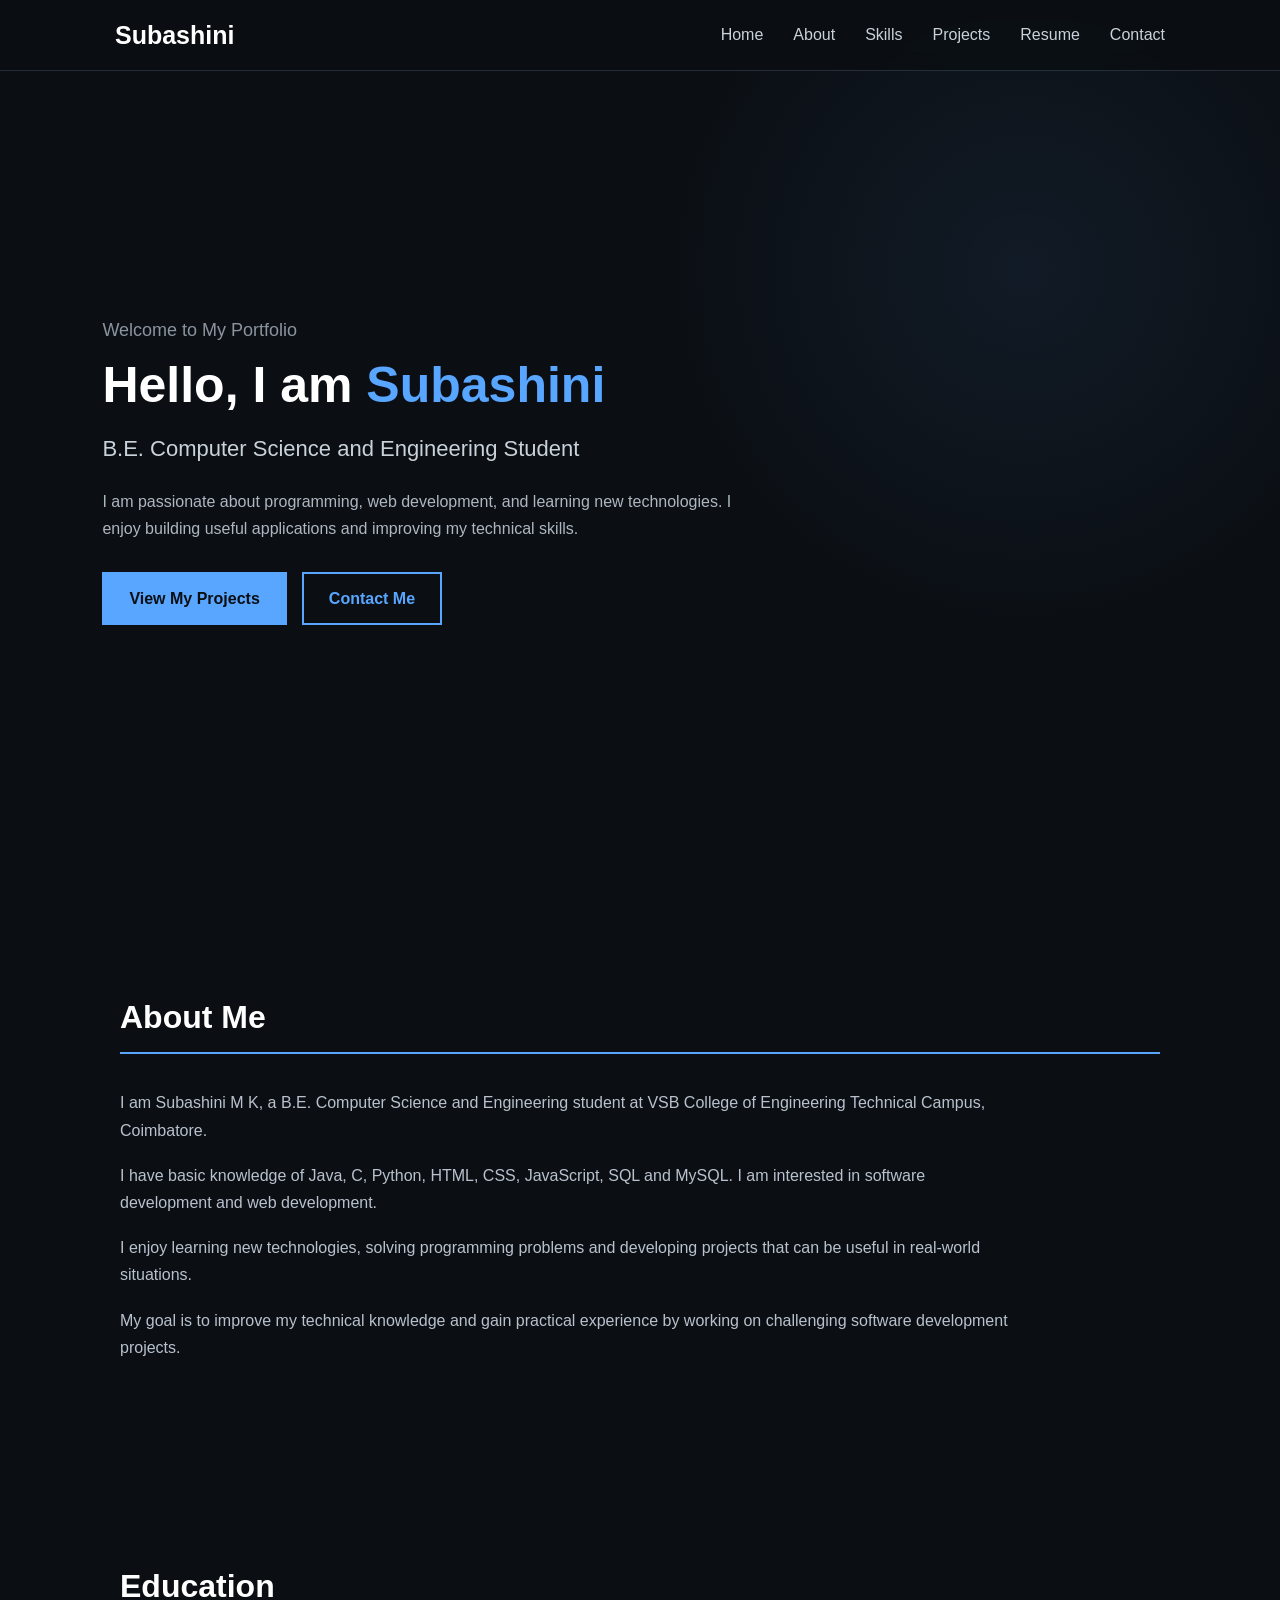
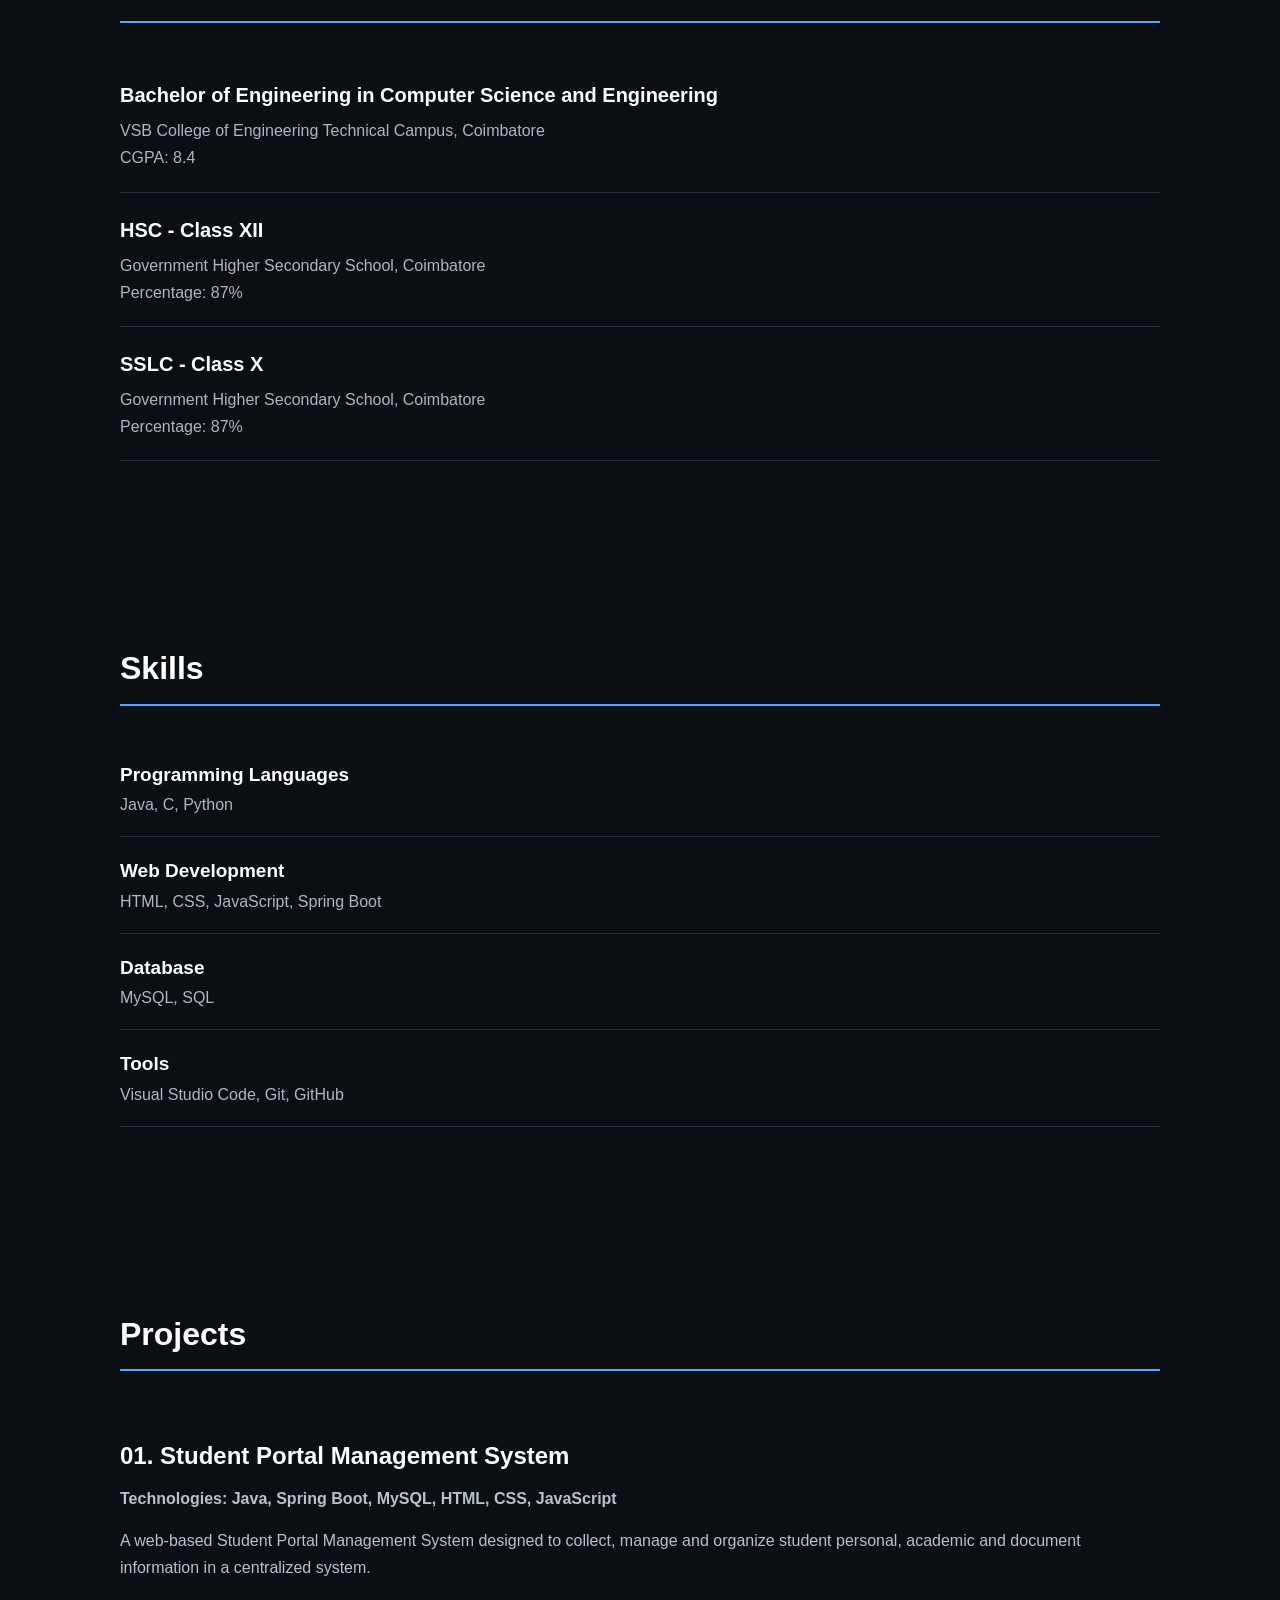
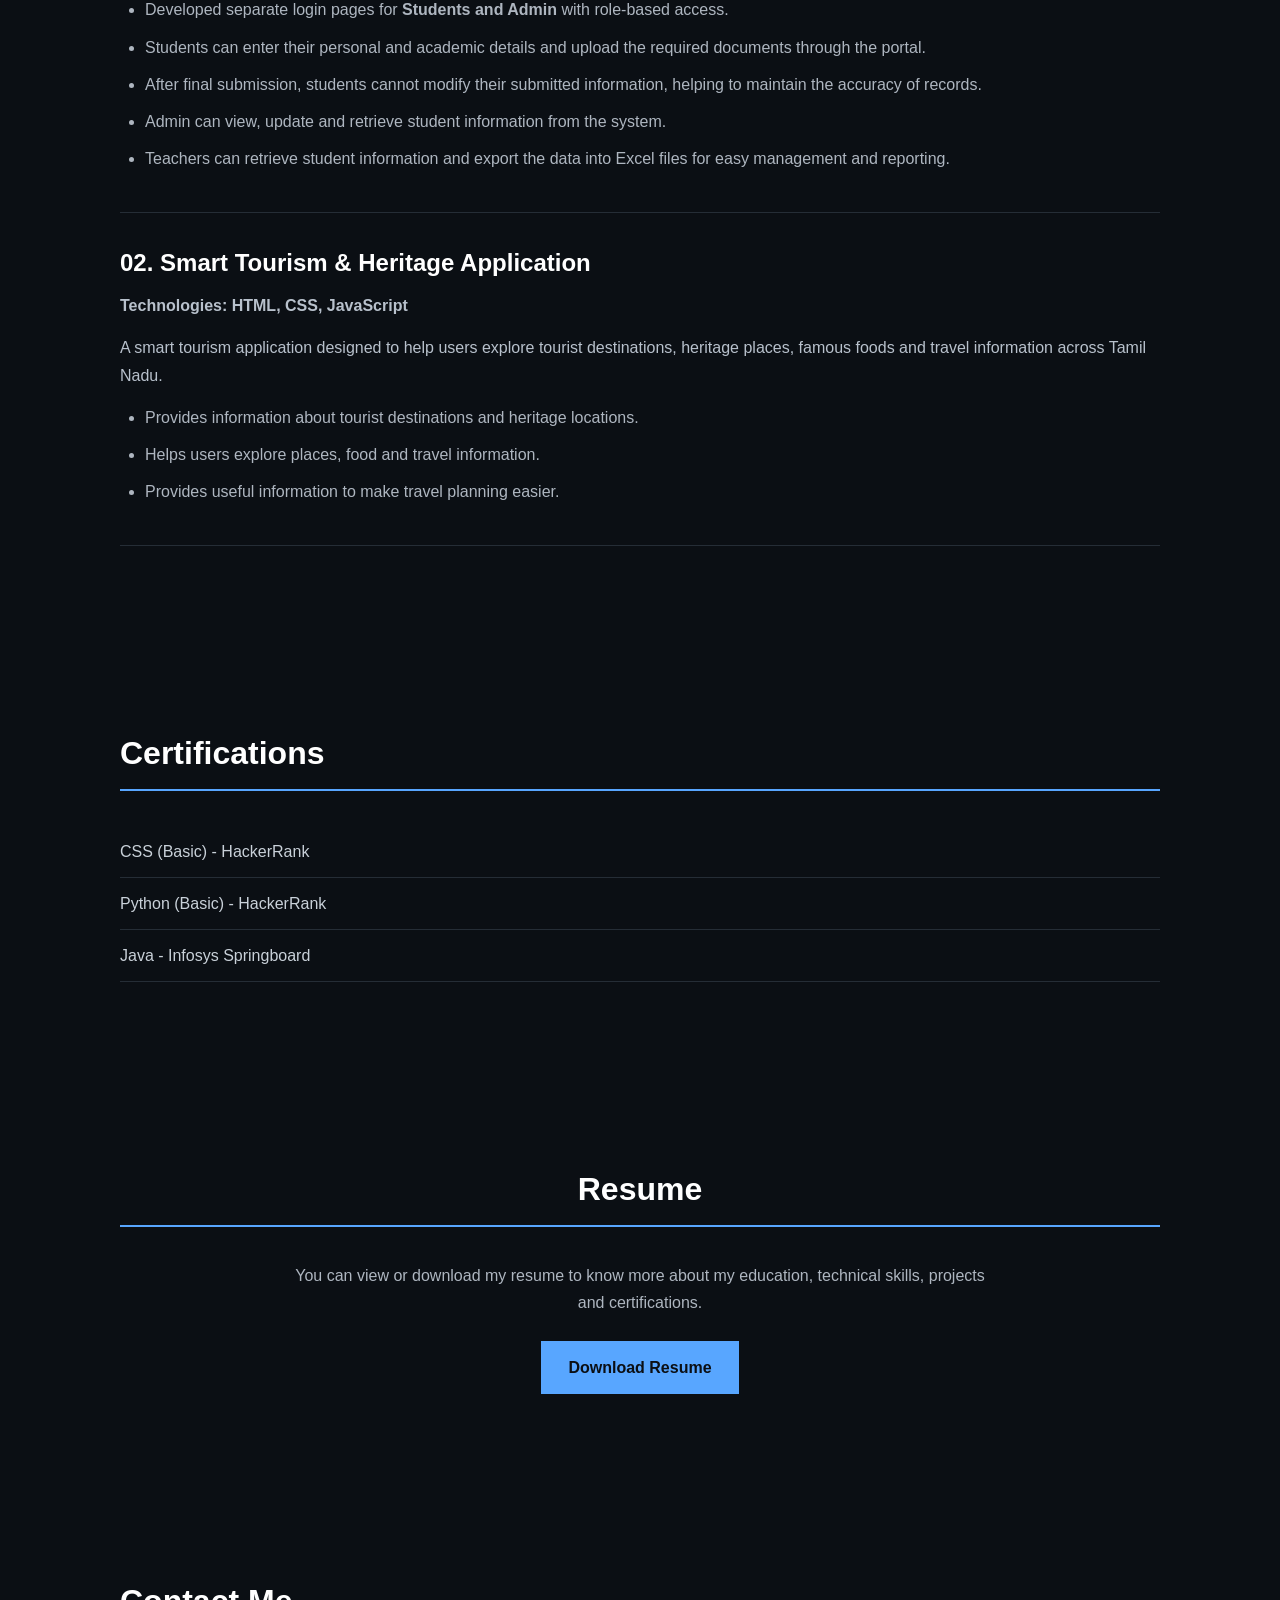
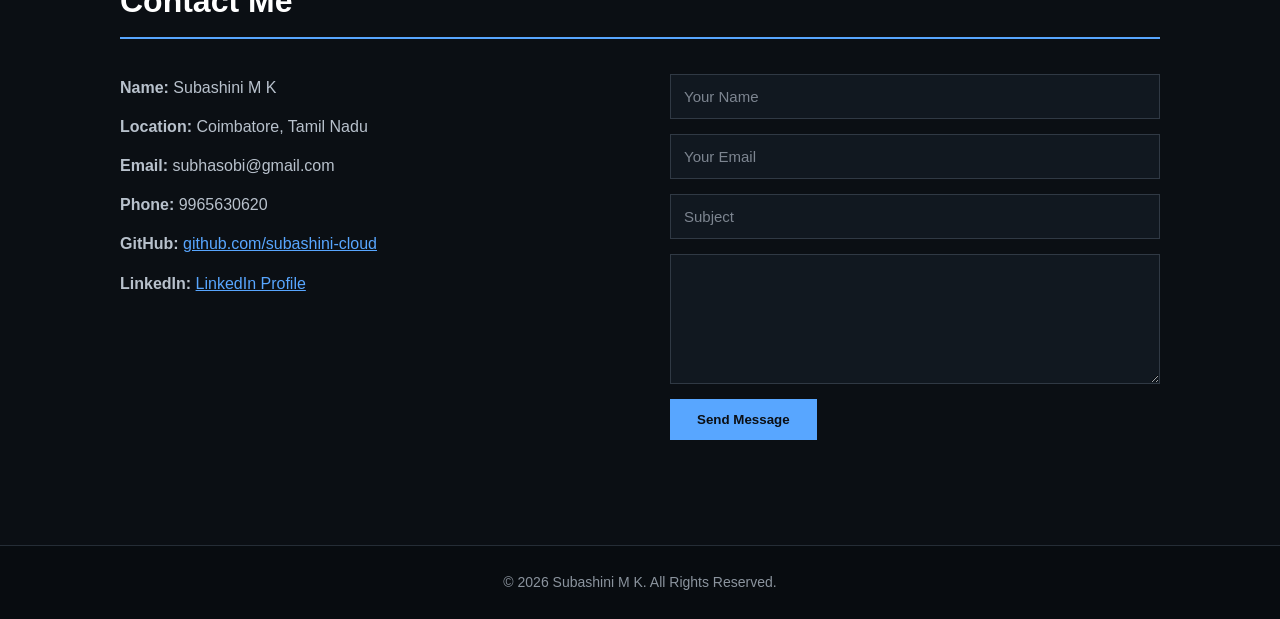
==== index.html @ d2650b79 "Task 1" ====
<!DOCTYPE html>
<html lang="en">

<head>
    <meta charset="UTF-8">
    <meta name="viewport" content="width=device-width, initial-scale=1.0">

    <title>Subashini M K | Personal Portfolio</title>

    <link rel="stylesheet" href="style.css">
</head>

<body>

    <!-- ================= NAVIGATION ================= -->

    <header class="header">

        <nav class="navbar">

            <div class="logo">
                Subashini
            </div>

            <button class="menu-btn" id="menuBtn">
                ☰
            </button>

            <ul class="nav-links" id="navLinks">

                <li>
                    <a href="#home">Home</a>
                </li>

                <li>
                    <a href="#about">About</a>
                </li>

                <li>
                    <a href="#skills">Skills</a>
                </li>

                <li>
                    <a href="#projects">Projects</a>
                </li>

                <li>
                    <a href="#resume">Resume</a>
                </li>

                <li>
                    <a href="#contact">Contact</a>
                </li>

            </ul>

        </nav>

    </header>


    <!-- ================= HOME ================= -->

    <section id="home" class="home">

        <div class="home-content">

            <div class="home-text">

                <p class="welcome">
                    Welcome to My Portfolio
                </p>

                <h1>
                    Hello, I am <span>Subashini</span>
                </h1>

                <h2>
                    B.E. Computer Science and Engineering Student
                </h2>

                <p>
                    I am passionate about programming, web development,
                    and learning new technologies. I enjoy building
                    useful applications and improving my technical skills.
                </p>

                <div class="home-buttons">

                    <a href="#projects" class="btn">
                        View My Projects
                    </a>

                    <a href="#contact" class="btn outline">
                        Contact Me
                    </a>

                </div>

            </div>



        </div>

    </section>


    <!-- ================= ABOUT ================= -->

    <section id="about" class="section">

        <div class="section-title">
            <h2>About Me</h2>
        </div>

        <div class="about-content">

            <p>
                I am Subashini M K, a B.E. Computer Science and
                Engineering student at VSB College of Engineering
                Technical Campus, Coimbatore.
            </p>

            <p>
                I have basic knowledge of Java, C, Python, HTML, CSS,
                JavaScript, SQL and MySQL. I am interested in software
                development and web development.
            </p>

            <p>
                I enjoy learning new technologies, solving programming
                problems and developing projects that can be useful
                in real-world situations.
            </p>

            <p>
                My goal is to improve my technical knowledge and gain
                practical experience by working on challenging software
                development projects.
            </p>

        </div>

    </section>


    <!-- ================= EDUCATION ================= -->

    <section id="education" class="section">

        <div class="section-title">
            <h2>Education</h2>
        </div>

        <div class="education-content">

            <div class="education-item">

                <h3>
                    Bachelor of Engineering in Computer Science and Engineering
                </h3>

                <p>
                    VSB College of Engineering Technical Campus, Coimbatore
                </p>

                <p>
                    CGPA: 8.4
                </p>

            </div>


            <div class="education-item">

                <h3>
                    HSC - Class XII
                </h3>

                <p>
                    Government Higher Secondary School, Coimbatore
                </p>

                <p>
                    Percentage: 87%
                </p>

            </div>


            <div class="education-item">

                <h3>
                    SSLC - Class X
                </h3>

                <p>
                    Government Higher Secondary School, Coimbatore
                </p>

                <p>
                    Percentage: 87%
                </p>

            </div>

        </div>

    </section>


    <!-- ================= SKILLS ================= -->

    <section id="skills" class="section">

        <div class="section-title">
            <h2>Skills</h2>
        </div>

        <div class="skills-content">

            <div class="skill-row">

                <h3>Programming Languages</h3>

                <p>
                    Java, C, Python
                </p>

            </div>


            <div class="skill-row">

                <h3>Web Development</h3>

                <p>
                    HTML, CSS, JavaScript, Spring Boot
                </p>

            </div>


            <div class="skill-row">

                <h3>Database</h3>

                <p>
                    MySQL, SQL
                </p>

            </div>


            <div class="skill-row">

                <h3>Tools</h3>

                <p>
                    Visual Studio Code, Git, GitHub
                </p>

            </div>

        </div>

    </section>


    <!-- ================= PROJECTS ================= -->

    <section id="projects" class="section">

        <div class="section-title">
            <h2>Projects</h2>
        </div>


        <!-- PROJECT 1 -->

        <div class="project">

            <h3>
                01. Student Portal Management System
            </h3>

            <p class="project-tech">
                <strong>Technologies:</strong>
                Java, Spring Boot, MySQL, HTML, CSS, JavaScript
            </p>

            <p>
                A web-based Student Portal Management System designed
                to collect, manage and organize student personal,
                academic and document information in a centralized
                system.
            </p>

            <ul>

                <li>
                    Developed separate login pages for
                    <strong>Students and Admin</strong> with
                    role-based access.
                </li>

                <li>
                    Students can enter their personal and academic
                    details and upload the required documents through
                    the portal.
                </li>

                <li>
                    After final submission, students cannot modify
                    their submitted information, helping to maintain
                    the accuracy of records.
                </li>

                <li>
                    Admin can view, update and retrieve student
                    information from the system.
                </li>

                <li>
                    Teachers can retrieve student information and
                    export the data into Excel files for easy
                    management and reporting.
                </li>

            </ul>

        </div>


        <!-- PROJECT 2 -->

        <div class="project">

            <h3>
                02. Smart Tourism & Heritage Application
            </h3>

            <p class="project-tech">
                <strong>Technologies:</strong>
                HTML, CSS, JavaScript
            </p>

            <p>
                A smart tourism application designed to help users
                explore tourist destinations, heritage places,
                famous foods and travel information across Tamil Nadu.
            </p>

            <ul>

                <li>
                    Provides information about tourist destinations
                    and heritage locations.
                </li>

                <li>
                    Helps users explore places, food and travel
                    information.
                </li>

                <li>
                    Provides useful information to make travel
                    planning easier.
                </li>

            </ul>

        </div>

    </section>


    <!-- ================= CERTIFICATIONS ================= -->

    <section id="certifications" class="section">

        <div class="section-title">
            <h2>Certifications</h2>
        </div>

        <div class="certification-content">

            <p>
                CSS (Basic) - HackerRank
            </p>

            <p>
                Python (Basic) - HackerRank
            </p>

            <p>
                Java - Infosys Springboard
            </p>

        </div>

    </section>


    <!-- ================= RESUME ================= -->

    <section id="resume" class="section resume-section">

        <div class="section-title">
            <h2>Resume</h2>
        </div>

        <p>
            You can view or download my resume to know more about
            my education, technical skills, projects and
            certifications.
        </p>

        <a href="resume.pdf"
           download="Subashini_MK_Resume.pdf"
           class="btn">

            Download Resume

        </a>

    </section>


    <!-- ================= CONTACT ================= -->

    <section id="contact" class="section">

        <div class="section-title">
            <h2>Contact Me</h2>
        </div>

        <div class="contact-content">

            <div class="contact-info">

                <p>
                    <strong>Name:</strong> Subashini M K
                </p>

                <p>
                    <strong>Location:</strong> Coimbatore, Tamil Nadu
                </p>

                <p>
                    <strong>Email:</strong>
                    subhasobi@gmail.com
                </p>

                <p>
                    <strong>Phone:</strong>
                    9965630620
                </p>

                <p>
                    <strong>GitHub:</strong>
                    <a href="https://github.com/subashini-cloud"
                       target="_blank">
                        github.com/subashini-cloud
                    </a>
                </p>

                <p>
                    <strong>LinkedIn:</strong>
                    <a href="https://linkedin.com/in/subashini-m-k-415092428"
                       target="_blank">
                        LinkedIn Profile
                    </a>
                </p>

            </div>


            <!-- CONTACT FORM -->

            <form id="contactForm" class="contact-form">

                <input
                    type="text"
                    id="name"
                    placeholder="Your Name"
                >

                <input
                    type="email"
                    id="email"
                    placeholder="Your Email"
                >

                <input
                    type="text"
                    id="subject"
                    placeholder="Subject"
                >

                <textarea
                    id="message"
                    rows="6"
                    placeholder="Your Message">
                </textarea>

                <button type="submit" class="btn">
                    Send Message
                </button>

                <p id="formMessage"></p>

            </form>

        </div>

    </section>


    <!-- ================= FOOTER ================= -->

    <footer>

        <p>
            © 2026 Subashini M K. All Rights Reserved.
        </p>

    </footer>


    <script src="script.js"></script>

</body>

</html>
---- style.css ----
/* ================= GENERAL ================= */

* {
    margin: 0;
    padding: 0;
    box-sizing: border-box;
    scroll-behavior: smooth;
}

body {
    font-family: Arial, Helvetica, sans-serif;
    background: #0b0f14;
    color: #e6edf3;
    line-height: 1.7;
}

a {
    text-decoration: none;
}

ul {
    padding-left: 25px;
}


/* ================= HEADER ================= */

.header {
    position: fixed;
    top: 0;
    width: 100%;
    z-index: 1000;

    background: rgba(11, 15, 20, 0.95);
    border-bottom: 1px solid #252d36;

    backdrop-filter: blur(10px);
}

.navbar {
    max-width: 1100px;
    margin: auto;
    height: 70px;

    display: flex;
    align-items: center;
    justify-content: space-between;

    padding: 0 25px;
}

.logo {
    font-size: 25px;
    font-weight: bold;
    color: #ffffff;
}

.nav-links {
    display: flex;
    list-style: none;
    gap: 30px;
}

.nav-links a {
    color: #c9d1d9;
    font-weight: 500;
    transition: 0.3s;
}

.nav-links a:hover {
    color: #58a6ff;
}


/* ================= MOBILE MENU ================= */

.menu-btn {
    display: none;
    border: none;
    background: none;
    color: #ffffff;
    font-size: 28px;
    cursor: pointer;
}


/* ================= HOME ================= */

.home {
    min-height: 100vh;

    display: flex;
    align-items: center;

    padding: 100px 8% 60px;

    background:
        radial-gradient(circle at 80% 30%, rgba(88, 166, 255, 0.08), transparent 30%),
        #0b0f14;
}

.home-content {
    max-width: 1100px;
    width: 100%;
    margin: auto;

    display: flex;
    align-items: center;
    justify-content: space-between;

    gap: 60px;
}

.home-text {
    flex: 1;
}

.welcome {
    font-size: 18px;
    margin-bottom: 10px;
    color: #8b949e;
}

.home h1 {
    font-size: 50px;
    line-height: 1.2;
    margin-bottom: 15px;
    color: #ffffff;
}

.home h1 span {
    font-weight: bold;
    color: #58a6ff;
}

.home h2 {
    font-size: 22px;
    font-weight: normal;
    margin-bottom: 20px;
    color: #c9d1d9;
}

.home-text > p:not(.welcome) {
    max-width: 650px;
    color: #aeb6c0;
}


/* ================= PROFILE IMAGE ================= */

.home-image img {
    width: 260px;
    height: 260px;

    object-fit: cover;

    border-radius: 50%;

    border: 5px solid #58a6ff;

    box-shadow:
        0 0 20px rgba(88, 166, 255, 0.25),
        0 0 50px rgba(88, 166, 255, 0.08);

    transition: 0.4s;
}

.home-image img:hover {
    transform: scale(1.05);
    box-shadow:
        0 0 30px rgba(88, 166, 255, 0.45),
        0 0 70px rgba(88, 166, 255, 0.15);
}


/* ================= BUTTON ================= */

.home-buttons {
    margin-top: 30px;

    display: flex;
    gap: 15px;
    flex-wrap: wrap;
}

.btn {
    display: inline-block;

    padding: 11px 25px;

    background: #58a6ff;
    color: #0b0f14;

    border: 2px solid #58a6ff;

    cursor: pointer;

    font-weight: bold;

    transition: 0.3s;
}

.btn:hover {
    background: transparent;
    color: #58a6ff;

    transform: translateY(-3px);

    box-shadow: 0 5px 20px rgba(88, 166, 255, 0.2);
}

.btn.outline {
    background: transparent;
    color: #58a6ff;
}

.btn.outline:hover {
    background: #58a6ff;
    color: #0b0f14;
}


/* ================= SECTIONS ================= */

.section {
    max-width: 1100px;
    margin: auto;

    padding: 90px 30px;
}

.section-title {
    margin-bottom: 35px;
}

.section-title h2 {
    font-size: 32px;

    color: #ffffff;

    border-bottom: 2px solid #58a6ff;

    padding-bottom: 8px;
}


/* ================= ABOUT ================= */

.about-content {
    max-width: 900px;
}

.about-content p {
    margin-bottom: 18px;
    color: #b8c1cc;
}


/* ================= EDUCATION ================= */

.education-item {
    padding: 20px 0;

    border-bottom: 1px solid #252d36;

    transition: 0.3s;
}

.education-item:hover {
    padding-left: 10px;
    border-bottom-color: #58a6ff;
}

.education-item h3 {
    font-size: 20px;
    margin-bottom: 5px;
    color: #ffffff;
}

.education-item p {
    color: #aeb6c0;
}


/* ================= SKILLS ================= */

.skill-row {
    padding: 18px 0;

    border-bottom: 1px solid #252d36;

    transition: 0.3s;
}

.skill-row:hover {
    padding-left: 10px;
    border-bottom-color: #58a6ff;
}

.skill-row h3 {
    font-size: 19px;
    color: #ffffff;
}

.skill-row p {
    color: #aeb6c0;
}


/* ================= PROJECTS ================= */

.project {
    padding: 30px 0;

    border-bottom: 1px solid #252d36;

    transition: 0.4s;
}

.project:hover {
    padding-left: 10px;
    border-bottom-color: #58a6ff;
}

.project h3 {
    font-size: 24px;

    margin-bottom: 8px;

    color: #ffffff;
}

.project-tech {
    margin-bottom: 15px;
    color: #58a6ff;
    font-weight: bold;
}

.project p {
    color: #b8c1cc;
}

.project ul {
    margin-top: 15px;
}

.project li {
    margin-bottom: 10px;
    color: #aeb6c0;
}


/* ================= CERTIFICATIONS ================= */

.certification-content p {
    padding: 12px 0;

    border-bottom: 1px solid #252d36;

    color: #c9d1d9;

    transition: 0.3s;
}

.certification-content p:hover {
    padding-left: 10px;
    color: #58a6ff;
}


/* ================= RESUME ================= */

.resume-section {
    text-align: center;
}

.resume-section p {
    max-width: 700px;
    margin: 0 auto 25px;

    color: #aeb6c0;
}


/* ================= CONTACT ================= */

.contact-content {
    display: flex;

    gap: 60px;
}

.contact-info {
    flex: 1;
}

.contact-info p {
    margin-bottom: 12px;
    color: #b8c1cc;
}

.contact-info a {
    color: #58a6ff;

    text-decoration: underline;
}

.contact-form {
    flex: 1;

    display: flex;
    flex-direction: column;

    gap: 15px;
}

.contact-form input,
.contact-form textarea {
    width: 100%;

    padding: 13px;

    background: #111820;
    color: #ffffff;

    border: 1px solid #303944;

    font-family: inherit;
    font-size: 15px;

    outline: none;

    transition: 0.3s;
}

.contact-form input::placeholder,
.contact-form textarea::placeholder {
    color: #7d8590;
}

.contact-form input:focus,
.contact-form textarea:focus {
    border-color: #58a6ff;

    box-shadow: 0 0 10px rgba(88, 166, 255, 0.12);
}

.contact-form textarea {
    resize: vertical;
}

.contact-form button {
    width: fit-content;
}

#formMessage {
    font-weight: bold;
    color: #58a6ff;
}


/* ================= FOOTER ================= */

footer {
    text-align: center;

    padding: 25px;

    background: #080c10;

    border-top: 1px solid #252d36;

    font-size: 14px;

    color: #8b949e;
}


/* ================= SCROLL ANIMATION ================= */

.section,
.home-content {
    opacity: 0;
    transform: translateY(30px);

    transition:
        opacity 0.8s ease,
        transform 0.8s ease;
}

.show {
    opacity: 1;
    transform: translateY(0);
}


/* ================= EXTRA HOVER ANIMATIONS ================= */

.section-title h2 {
    transition: 0.3s;
}

.section-title h2:hover {
    color: #58a6ff;
    padding-left: 8px;
}

.project,
.education-item,
.skill-row,
.certification-content p {
    transition:
        transform 0.3s ease,
        padding-left 0.3s ease,
        border-color 0.3s ease;
}


/* ================= RESPONSIVE ================= */

@media (max-width: 768px) {

    .navbar {
        padding: 0 20px;
    }

    .menu-btn {
        display: block;
    }

    .nav-links {
        position: absolute;

        top: 70px;
        left: 0;

        width: 100%;

        background: #0b0f14;

        flex-direction: column;

        gap: 0;

        display: none;

        border-bottom: 1px solid #252d36;
    }

    .nav-links.active {
        display: flex;
    }

    .nav-links li {
        text-align: center;

        border-bottom: 1px solid #252d36;
    }

    .nav-links a {
        display: block;

        padding: 15px;

        color: #c9d1d9;
    }

    .nav-links a:hover {
        background: #111820;
        color: #58a6ff;
    }


    .home {
        padding: 120px 25px 60px;
    }

    .home-content {
        flex-direction: column-reverse;

        text-align: center;
    }

    .home h1 {
        font-size: 38px;
    }

    .home h2 {
        font-size: 19px;
    }

    .home-image img {
        width: 210px;
        height: 210px;
    }

    .home-buttons {
        justify-content: center;
    }


    .section {
        padding: 70px 25px;
    }

    .section-title h2 {
        font-size: 28px;
    }


    .contact-content {
        flex-direction: column;
        gap: 40px;
    }

}


/* ================= SMALL MOBILE ================= */

@media (max-width: 480px) {

    .home h1 {
        font-size: 32px;
    }

    .home-image img {
        width: 180px;
        height: 180px;
    }

    .project h3 {
        font-size: 21px;
    }

}
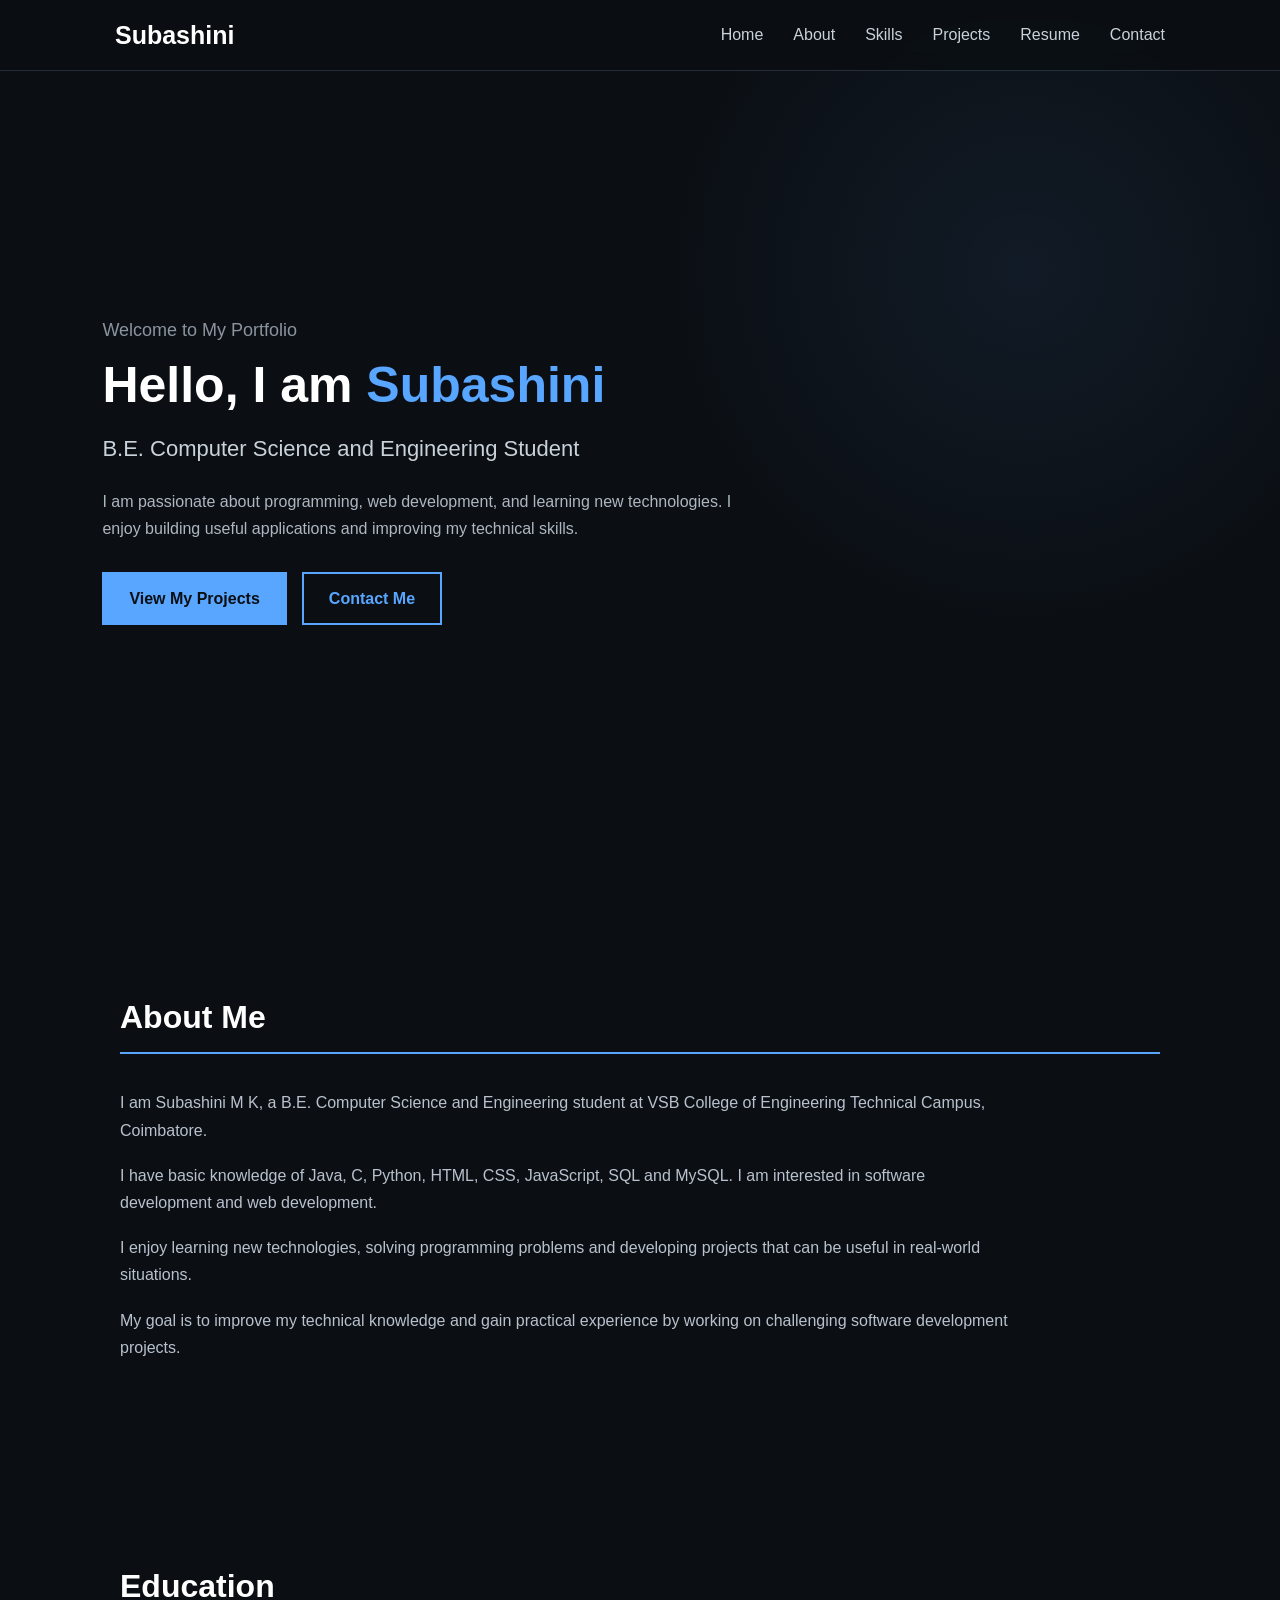
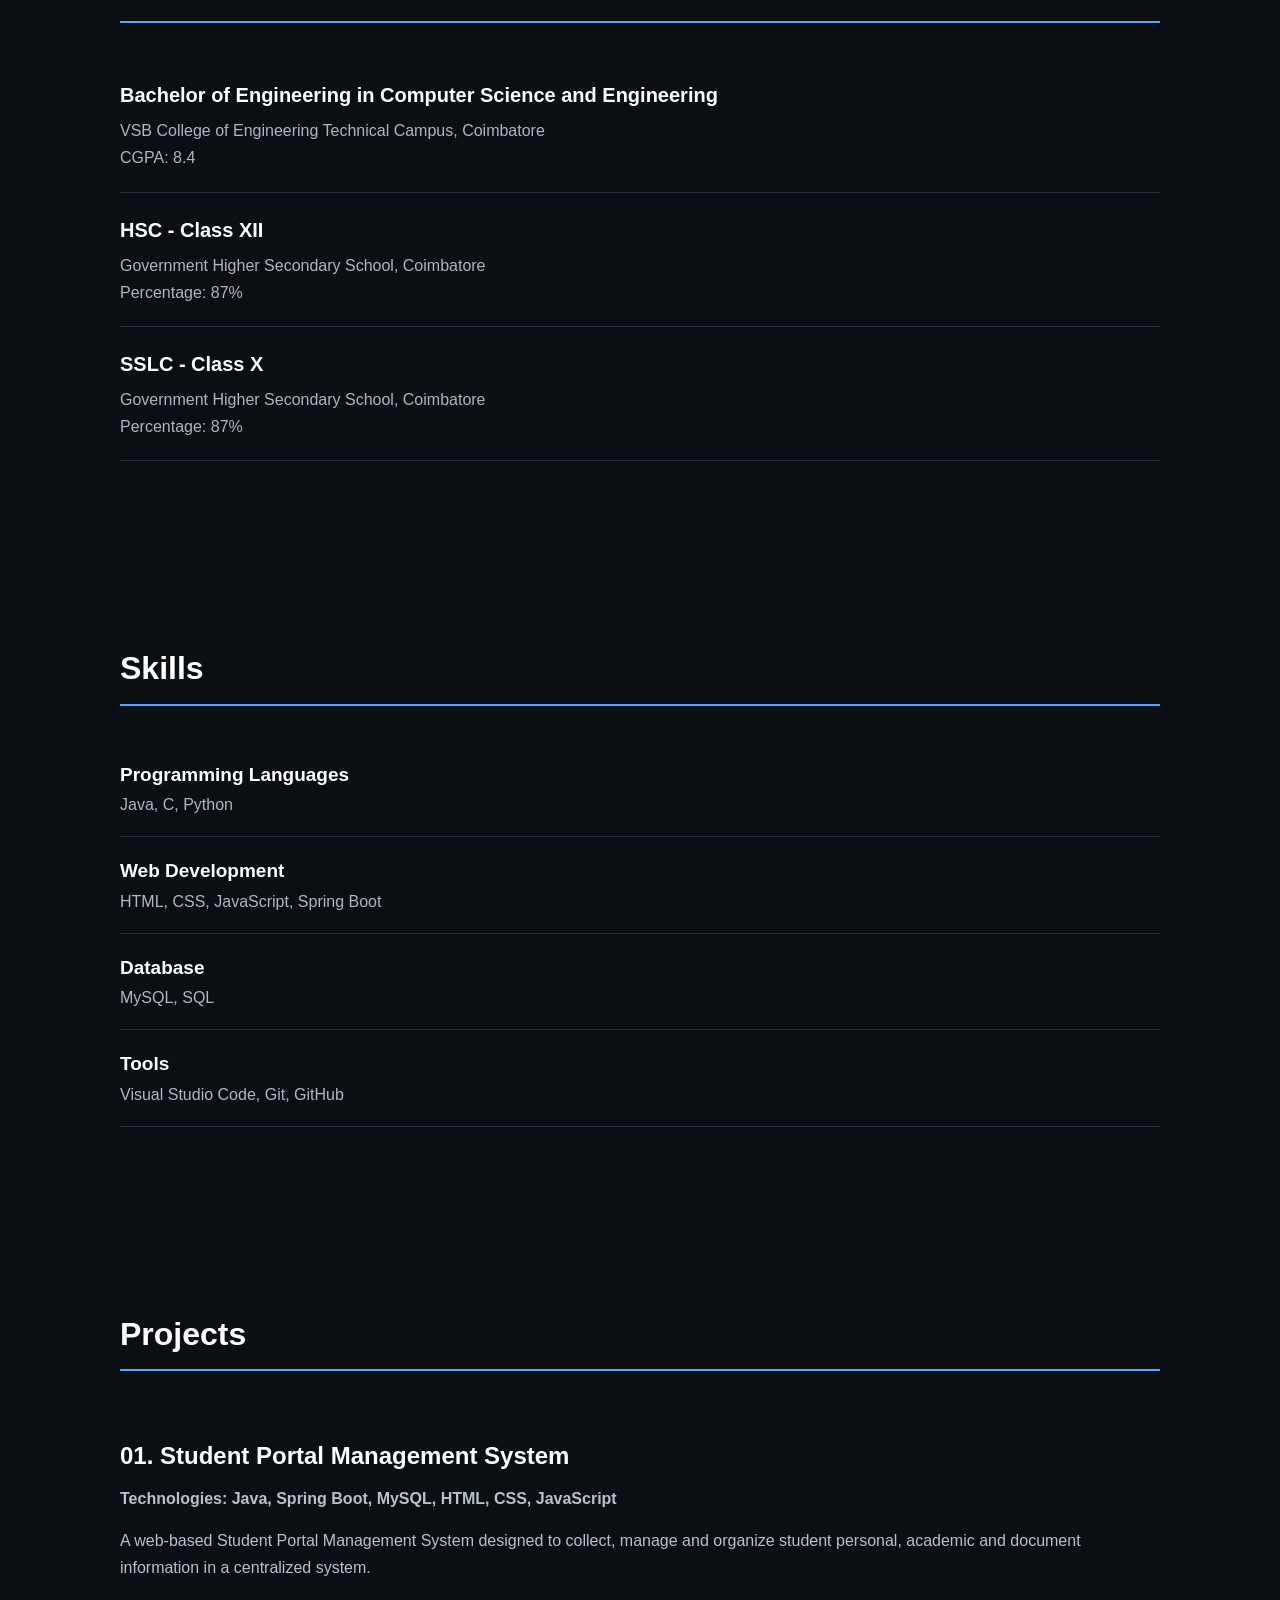
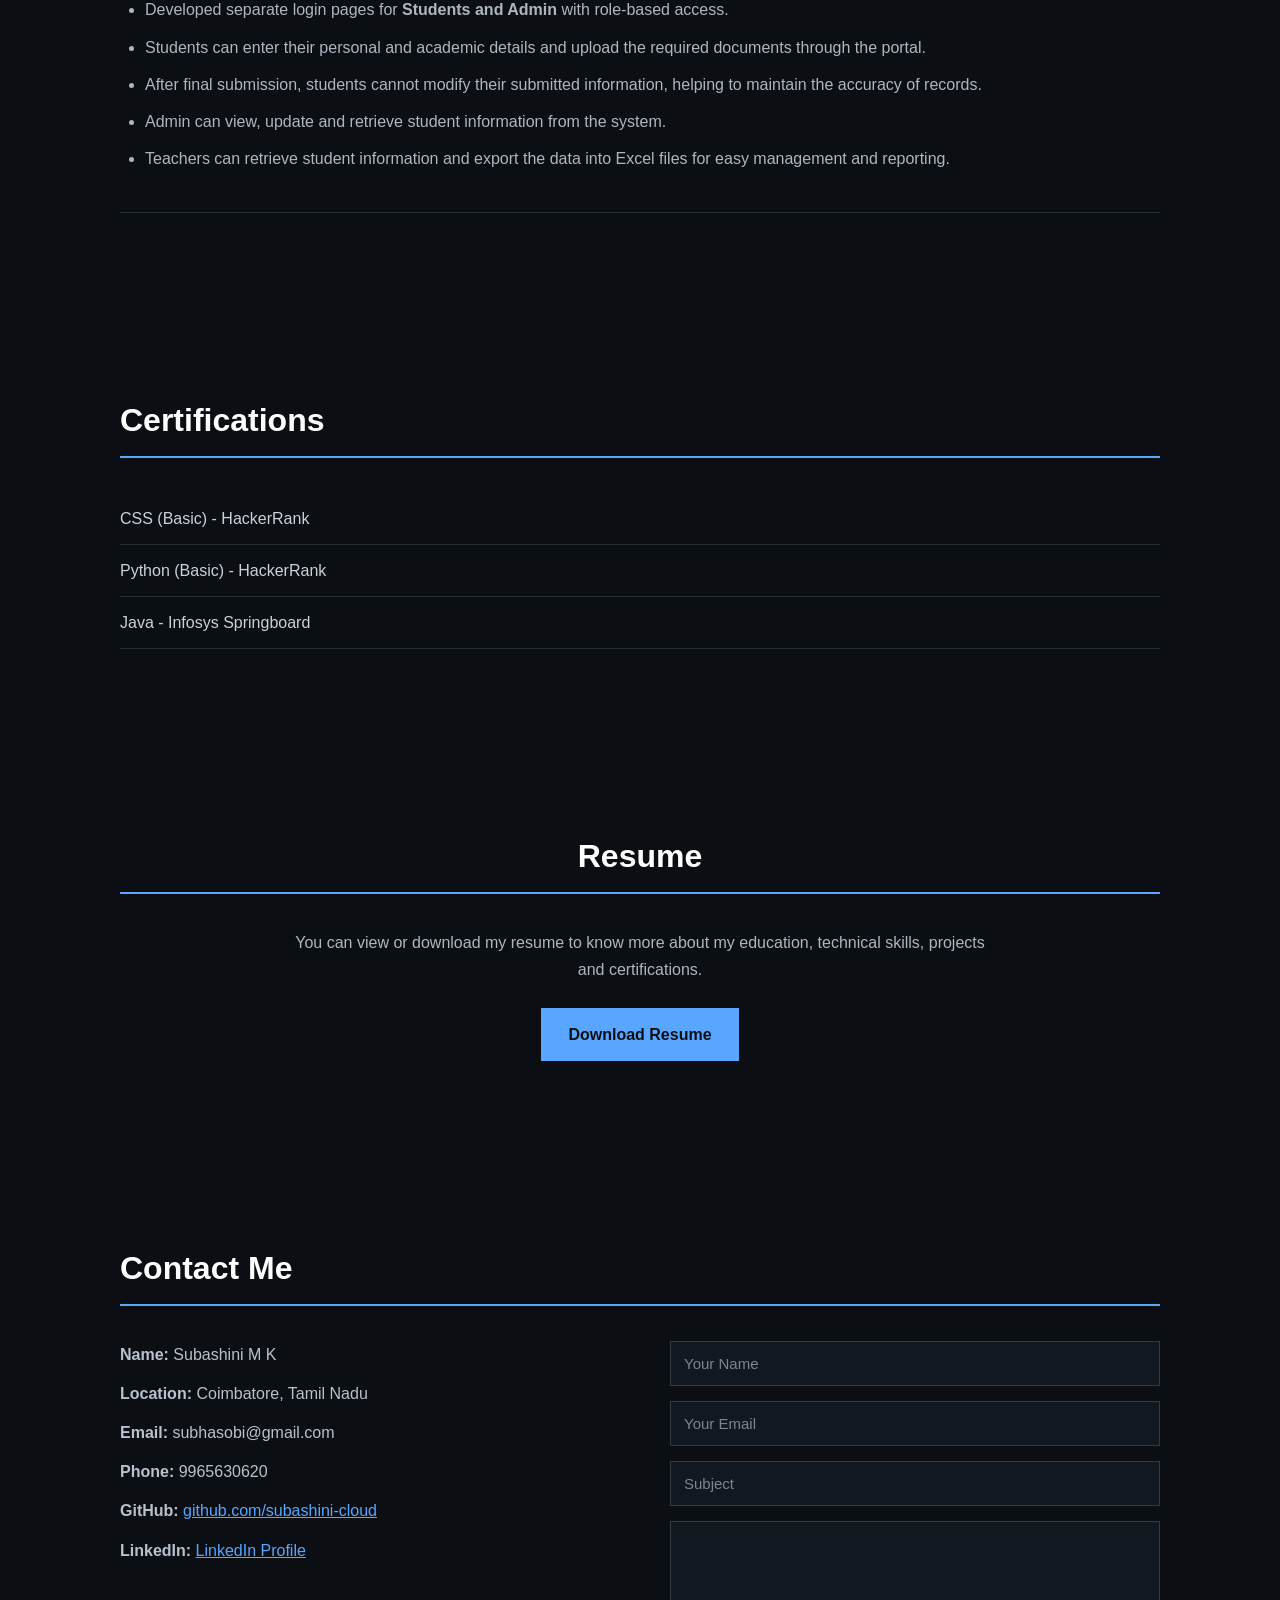
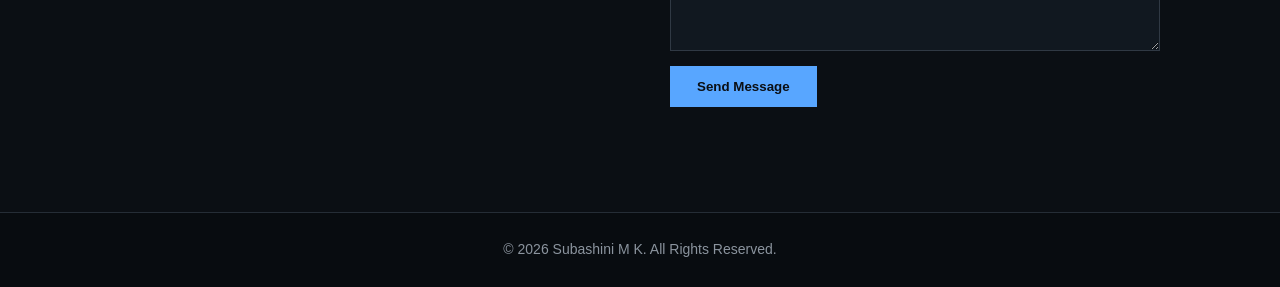
==== commit 1e5794f9: "Fix HTML structure and formatting issues" ====
--- a/index.html
+++ b/index.html
@@ -333,45 +333,7 @@
         </div>
 
 
-        <!-- PROJECT 2 -->
-
-        <div class="project">
-
-            <h3>
-                02. Smart Tourism & Heritage Application
-            </h3>
-
-            <p class="project-tech">
-                <strong>Technologies:</strong>
-                HTML, CSS, JavaScript
-            </p>
-
-            <p>
-                A smart tourism application designed to help users
-                explore tourist destinations, heritage places,
-                famous foods and travel information across Tamil Nadu.
-            </p>
-
-            <ul>
-
-                <li>
-                    Provides information about tourist destinations
-                    and heritage locations.
-                </li>
-
-                <li>
-                    Helps users explore places, food and travel
-                    information.
-                </li>
-
-                <li>
-                    Provides useful information to make travel
-                    planning easier.
-                </li>
-
-            </ul>
-
-        </div>
+       
 
     </section>
 
@@ -533,4 +495,4 @@
 
 </body>
 
-</html>+</html>
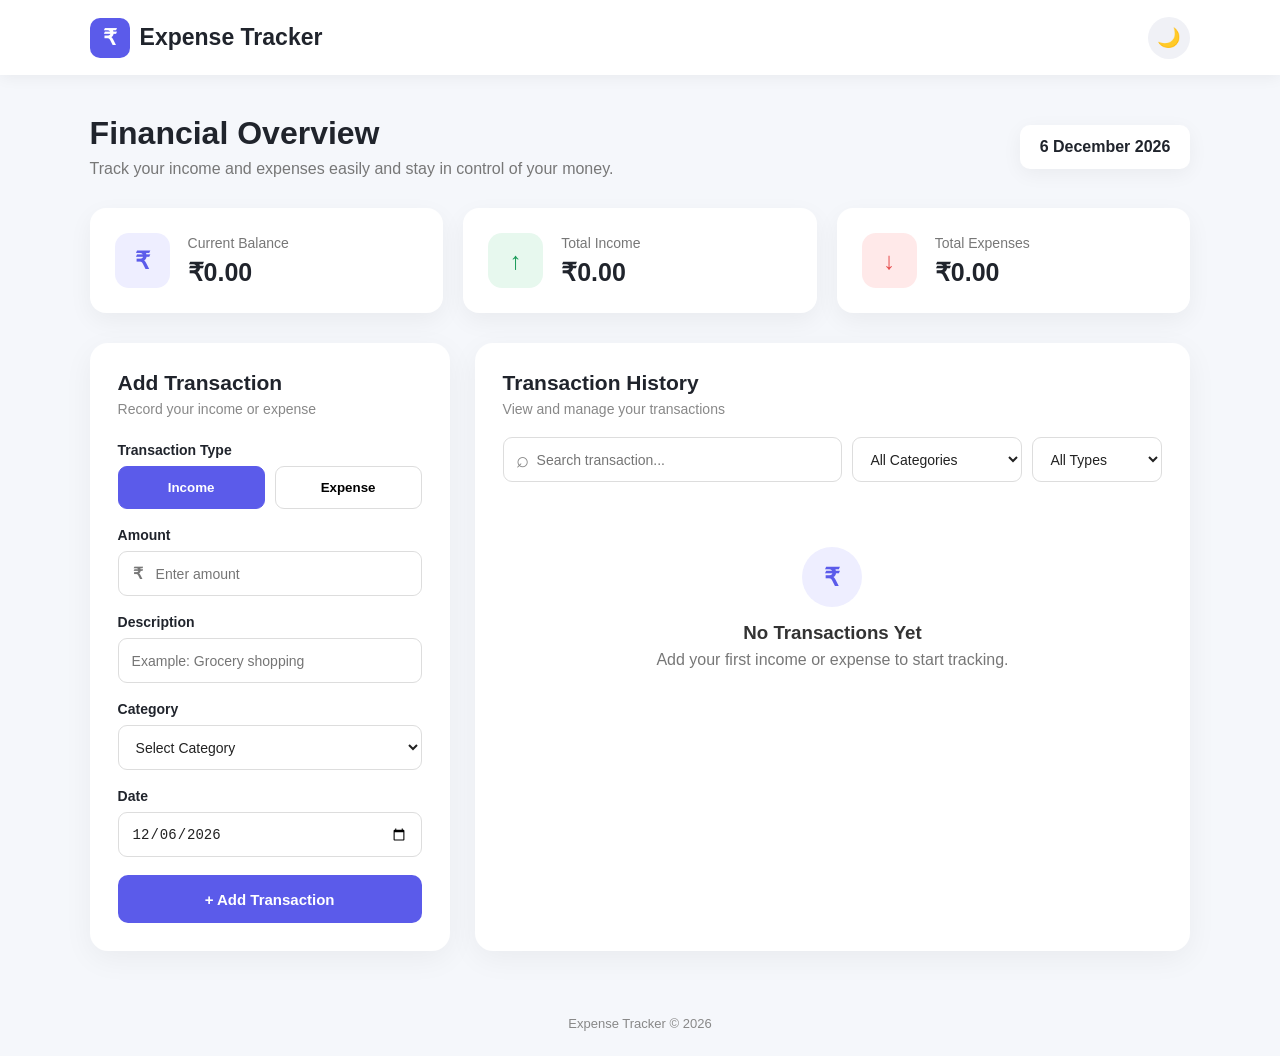
==== commit 23797079: "Task 3" ====
--- a/index.html
+++ b/index.html
@@ -5,489 +5,406 @@
     <meta charset="UTF-8">
     <meta name="viewport" content="width=device-width, initial-scale=1.0">
 
-    <title>Subashini M K | Personal Portfolio</title>
+    <title>Expense Tracker</title>
 
     <link rel="stylesheet" href="style.css">
 </head>
 
 <body>
 
-    <!-- ================= NAVIGATION ================= -->
-
+    <!-- HEADER -->
     <header class="header">
 
-        <nav class="navbar">
-
-            <div class="logo">
-                Subashini
-            </div>
-
-            <button class="menu-btn" id="menuBtn">
-                ☰
-            </button>
-
-            <ul class="nav-links" id="navLinks">
-
-                <li>
-                    <a href="#home">Home</a>
-                </li>
-
-                <li>
-                    <a href="#about">About</a>
-                </li>
-
-                <li>
-                    <a href="#skills">Skills</a>
-                </li>
-
-                <li>
-                    <a href="#projects">Projects</a>
-                </li>
-
-                <li>
-                    <a href="#resume">Resume</a>
-                </li>
-
-                <li>
-                    <a href="#contact">Contact</a>
-                </li>
-
-            </ul>
-
-        </nav>
+        <div class="logo">
+            <span>₹</span>
+            Expense Tracker
+        </div>
+
+        <button id="themeBtn" class="theme-btn">
+            🌙
+        </button>
 
     </header>
 
 
-    <!-- ================= HOME ================= -->
-
-    <section id="home" class="home">
-
-        <div class="home-content">
-
-            <div class="home-text">
-
-                <p class="welcome">
-                    Welcome to My Portfolio
+    <!-- MAIN CONTAINER -->
+    <main class="container">
+
+        <!-- WELCOME SECTION -->
+        <section class="welcome">
+
+            <div>
+                <h1>Financial Overview</h1>
+
+                <p>
+                    Track your income and expenses easily
+                    and stay in control of your money.
                 </p>
-
-                <h1>
-                    Hello, I am <span>Subashini</span>
-                </h1>
-
-                <h2>
-                    B.E. Computer Science and Engineering Student
-                </h2>
-
-                <p>
-                    I am passionate about programming, web development,
-                    and learning new technologies. I enjoy building
-                    useful applications and improving my technical skills.
-                </p>
-
-                <div class="home-buttons">
-
-                    <a href="#projects" class="btn">
-                        View My Projects
-                    </a>
-
-                    <a href="#contact" class="btn outline">
-                        Contact Me
-                    </a>
-
-                </div>
-
-            </div>
-
-
-
-        </div>
-
-    </section>
-
-
-    <!-- ================= ABOUT ================= -->
-
-    <section id="about" class="section">
-
-        <div class="section-title">
-            <h2>About Me</h2>
-        </div>
-
-        <div class="about-content">
-
-            <p>
-                I am Subashini M K, a B.E. Computer Science and
-                Engineering student at VSB College of Engineering
-                Technical Campus, Coimbatore.
-            </p>
-
-            <p>
-                I have basic knowledge of Java, C, Python, HTML, CSS,
-                JavaScript, SQL and MySQL. I am interested in software
-                development and web development.
-            </p>
-
-            <p>
-                I enjoy learning new technologies, solving programming
-                problems and developing projects that can be useful
-                in real-world situations.
-            </p>
-
-            <p>
-                My goal is to improve my technical knowledge and gain
-                practical experience by working on challenging software
-                development projects.
-            </p>
-
-        </div>
-
-    </section>
-
-
-    <!-- ================= EDUCATION ================= -->
-
-    <section id="education" class="section">
-
-        <div class="section-title">
-            <h2>Education</h2>
-        </div>
-
-        <div class="education-content">
-
-            <div class="education-item">
-
-                <h3>
-                    Bachelor of Engineering in Computer Science and Engineering
-                </h3>
-
-                <p>
-                    VSB College of Engineering Technical Campus, Coimbatore
-                </p>
-
-                <p>
-                    CGPA: 8.4
-                </p>
-
-            </div>
-
-
-            <div class="education-item">
-
-                <h3>
-                    HSC - Class XII
-                </h3>
-
-                <p>
-                    Government Higher Secondary School, Coimbatore
-                </p>
-
-                <p>
-                    Percentage: 87%
-                </p>
-
-            </div>
-
-
-            <div class="education-item">
-
-                <h3>
-                    SSLC - Class X
-                </h3>
-
-                <p>
-                    Government Higher Secondary School, Coimbatore
-                </p>
-
-                <p>
-                    Percentage: 87%
-                </p>
-
-            </div>
-
-        </div>
-
-    </section>
-
-
-    <!-- ================= SKILLS ================= -->
-
-    <section id="skills" class="section">
-
-        <div class="section-title">
-            <h2>Skills</h2>
-        </div>
-
-        <div class="skills-content">
-
-            <div class="skill-row">
-
-                <h3>Programming Languages</h3>
-
-                <p>
-                    Java, C, Python
-                </p>
-
-            </div>
-
-
-            <div class="skill-row">
-
-                <h3>Web Development</h3>
-
-                <p>
-                    HTML, CSS, JavaScript, Spring Boot
-                </p>
-
-            </div>
-
-
-            <div class="skill-row">
-
-                <h3>Database</h3>
-
-                <p>
-                    MySQL, SQL
-                </p>
-
-            </div>
-
-
-            <div class="skill-row">
-
-                <h3>Tools</h3>
-
-                <p>
-                    Visual Studio Code, Git, GitHub
-                </p>
-
-            </div>
-
-        </div>
-
-    </section>
-
-
-    <!-- ================= PROJECTS ================= -->
-
-    <section id="projects" class="section">
-
-        <div class="section-title">
-            <h2>Projects</h2>
-        </div>
-
-
-        <!-- PROJECT 1 -->
-
-        <div class="project">
-
-            <h3>
-                01. Student Portal Management System
-            </h3>
-
-            <p class="project-tech">
-                <strong>Technologies:</strong>
-                Java, Spring Boot, MySQL, HTML, CSS, JavaScript
-            </p>
-
-            <p>
-                A web-based Student Portal Management System designed
-                to collect, manage and organize student personal,
-                academic and document information in a centralized
-                system.
-            </p>
-
-            <ul>
-
-                <li>
-                    Developed separate login pages for
-                    <strong>Students and Admin</strong> with
-                    role-based access.
-                </li>
-
-                <li>
-                    Students can enter their personal and academic
-                    details and upload the required documents through
-                    the portal.
-                </li>
-
-                <li>
-                    After final submission, students cannot modify
-                    their submitted information, helping to maintain
-                    the accuracy of records.
-                </li>
-
-                <li>
-                    Admin can view, update and retrieve student
-                    information from the system.
-                </li>
-
-                <li>
-                    Teachers can retrieve student information and
-                    export the data into Excel files for easy
-                    management and reporting.
-                </li>
-
-            </ul>
-
-        </div>
-
-
-       
-
-    </section>
-
-
-    <!-- ================= CERTIFICATIONS ================= -->
-
-    <section id="certifications" class="section">
-
-        <div class="section-title">
-            <h2>Certifications</h2>
-        </div>
-
-        <div class="certification-content">
-
-            <p>
-                CSS (Basic) - HackerRank
-            </p>
-
-            <p>
-                Python (Basic) - HackerRank
-            </p>
-
-            <p>
-                Java - Infosys Springboard
-            </p>
-
-        </div>
-
-    </section>
-
-
-    <!-- ================= RESUME ================= -->
-
-    <section id="resume" class="section resume-section">
-
-        <div class="section-title">
-            <h2>Resume</h2>
-        </div>
+            </div>
+
+            <div class="date-box">
+                <span id="currentDate"></span>
+            </div>
+
+        </section>
+
+
+        <!-- SUMMARY CARDS -->
+        <section class="summary">
+
+            <div class="summary-card balance-card">
+
+                <div class="card-icon">
+                    ₹
+                </div>
+
+                <div>
+                    <p>Current Balance</p>
+                    <h2 id="balance">₹0.00</h2>
+                </div>
+
+            </div>
+
+
+            <div class="summary-card income-card">
+
+                <div class="card-icon">
+                    ↑
+                </div>
+
+                <div>
+                    <p>Total Income</p>
+                    <h2 id="income">₹0.00</h2>
+                </div>
+
+            </div>
+
+
+            <div class="summary-card expense-card">
+
+                <div class="card-icon">
+                    ↓
+                </div>
+
+                <div>
+                    <p>Total Expenses</p>
+                    <h2 id="expense">₹0.00</h2>
+                </div>
+
+            </div>
+
+        </section>
+
+
+        <!-- CONTENT -->
+        <section class="content">
+
+            <!-- ADD TRANSACTION -->
+            <div class="transaction-form">
+
+                <div class="section-title">
+                    <h2>Add Transaction</h2>
+
+                    <p>
+                        Record your income or expense
+                    </p>
+                </div>
+
+
+                <form id="transactionForm">
+
+                    <!-- TRANSACTION TYPE -->
+                    <div class="form-group">
+
+                        <label>Transaction Type</label>
+
+                        <div class="type-buttons">
+
+                            <button
+                                type="button"
+                                class="type-btn active"
+                                data-type="income">
+
+                                Income
+
+                            </button>
+
+                            <button
+                                type="button"
+                                class="type-btn"
+                                data-type="expense">
+
+                                Expense
+
+                            </button>
+
+                        </div>
+
+                    </div>
+
+
+                    <!-- AMOUNT -->
+                    <div class="form-group">
+
+                        <label for="amount">
+                            Amount
+                        </label>
+
+                        <div class="input-box">
+
+                            <span>₹</span>
+
+                            <input
+                                type="number"
+                                id="amount"
+                                placeholder="Enter amount"
+                                min="0"
+                                step="0.01"
+                                required>
+
+                        </div>
+
+                    </div>
+
+
+                    <!-- DESCRIPTION -->
+                    <div class="form-group">
+
+                        <label for="description">
+                            Description
+                        </label>
+
+                        <input
+                            type="text"
+                            id="description"
+                            placeholder="Example: Grocery shopping"
+                            required>
+
+                    </div>
+
+
+                    <!-- CATEGORY -->
+                    <div class="form-group">
+
+                        <label for="category">
+                            Category
+                        </label>
+
+                        <select id="category" required>
+
+                            <option value="">
+                                Select Category
+                            </option>
+
+                            <option value="Food">
+                                Food
+                            </option>
+
+                            <option value="Shopping">
+                                Shopping
+                            </option>
+
+                            <option value="Transport">
+                                Transport
+                            </option>
+
+                            <option value="Bills">
+                                Bills
+                            </option>
+
+                            <option value="Education">
+                                Education
+                            </option>
+
+                            <option value="Health">
+                                Health
+                            </option>
+
+                            <option value="Salary">
+                                Salary
+                            </option>
+
+                            <option value="Freelance">
+                                Freelance
+                            </option>
+
+                            <option value="Other">
+                                Other
+                            </option>
+
+                        </select>
+
+                    </div>
+
+
+                    <!-- DATE -->
+                    <div class="form-group">
+
+                        <label for="date">
+                            Date
+                        </label>
+
+                        <input
+                            type="date"
+                            id="date"
+                            required>
+
+                    </div>
+
+
+                    <!-- BUTTON -->
+                    <button
+                        type="submit"
+                        class="add-btn"
+                        id="submitBtn">
+
+                        + Add Transaction
+
+                    </button>
+
+                </form>
+
+            </div>
+
+
+            <!-- TRANSACTION HISTORY -->
+            <div class="history">
+
+                <div class="history-header">
+
+                    <div>
+
+                        <h2>Transaction History</h2>
+
+                        <p>
+                            View and manage your transactions
+                        </p>
+
+                    </div>
+
+                </div>
+
+
+                <!-- FILTERS -->
+                <div class="filters">
+
+                    <div class="search-box">
+
+                        <span>⌕</span>
+
+                        <input
+                            type="text"
+                            id="search"
+                            placeholder="Search transaction...">
+
+                    </div>
+
+
+                    <select id="filterCategory">
+
+                        <option value="all">
+                            All Categories
+                        </option>
+
+                        <option value="Food">
+                            Food
+                        </option>
+
+                        <option value="Shopping">
+                            Shopping
+                        </option>
+
+                        <option value="Transport">
+                            Transport
+                        </option>
+
+                        <option value="Bills">
+                            Bills
+                        </option>
+
+                        <option value="Education">
+                            Education
+                        </option>
+
+                        <option value="Health">
+                            Health
+                        </option>
+
+                        <option value="Salary">
+                            Salary
+                        </option>
+
+                        <option value="Freelance">
+                            Freelance
+                        </option>
+
+                        <option value="Other">
+                            Other
+                        </option>
+
+                    </select>
+
+
+                    <select id="filterType">
+
+                        <option value="all">
+                            All Types
+                        </option>
+
+                        <option value="income">
+                            Income
+                        </option>
+
+                        <option value="expense">
+                            Expense
+                        </option>
+
+                    </select>
+
+                </div>
+
+
+                <!-- TRANSACTIONS -->
+                <div id="transactionList"
+                     class="transaction-list">
+
+                    <!-- JavaScript will add transactions here -->
+
+                </div>
+
+
+                <!-- EMPTY MESSAGE -->
+                <div
+                    id="emptyMessage"
+                    class="empty-message">
+
+                    <div class="empty-icon">
+                        ₹
+                    </div>
+
+                    <h3>No Transactions Yet</h3>
+
+                    <p>
+                        Add your first income or expense
+                        to start tracking.
+                    </p>
+
+                </div>
+
+            </div>
+
+        </section>
+
+    </main>
+
+
+    <!-- FOOTER -->
+    <footer>
 
         <p>
-            You can view or download my resume to know more about
-            my education, technical skills, projects and
-            certifications.
+            Expense Tracker © 2026
         </p>
 
-        <a href="resume.pdf"
-           download="Subashini_MK_Resume.pdf"
-           class="btn">
-
-            Download Resume
-
-        </a>
-
-    </section>
-
-
-    <!-- ================= CONTACT ================= -->
-
-    <section id="contact" class="section">
-
-        <div class="section-title">
-            <h2>Contact Me</h2>
-        </div>
-
-        <div class="contact-content">
-
-            <div class="contact-info">
-
-                <p>
-                    <strong>Name:</strong> Subashini M K
-                </p>
-
-                <p>
-                    <strong>Location:</strong> Coimbatore, Tamil Nadu
-                </p>
-
-                <p>
-                    <strong>Email:</strong>
-                    subhasobi@gmail.com
-                </p>
-
-                <p>
-                    <strong>Phone:</strong>
-                    9965630620
-                </p>
-
-                <p>
-                    <strong>GitHub:</strong>
-                    <a href="https://github.com/subashini-cloud"
-                       target="_blank">
-                        github.com/subashini-cloud
-                    </a>
-                </p>
-
-                <p>
-                    <strong>LinkedIn:</strong>
-                    <a href="https://linkedin.com/in/subashini-m-k-415092428"
-                       target="_blank">
-                        LinkedIn Profile
-                    </a>
-                </p>
-
-            </div>
-
-
-            <!-- CONTACT FORM -->
-
-            <form id="contactForm" class="contact-form">
-
-                <input
-                    type="text"
-                    id="name"
-                    placeholder="Your Name"
-                >
-
-                <input
-                    type="email"
-                    id="email"
-                    placeholder="Your Email"
-                >
-
-                <input
-                    type="text"
-                    id="subject"
-                    placeholder="Subject"
-                >
-
-                <textarea
-                    id="message"
-                    rows="6"
-                    placeholder="Your Message">
-                </textarea>
-
-                <button type="submit" class="btn">
-                    Send Message
-                </button>
-
-                <p id="formMessage"></p>
-
-            </form>
-
-        </div>
-
-    </section>
-
-
-    <!-- ================= FOOTER ================= -->
-
-    <footer>
-
-        <p>
-            © 2026 Subashini M K. All Rights Reserved.
-        </p>
-
     </footer>
 
 
@@ -495,4 +412,4 @@
 
 </body>
 
-</html>
+</html>
--- a/style.css
+++ b/style.css
@@ -1,636 +1,875 @@
-/* ================= GENERAL ================= */
+/* ================================
+   GENERAL
+================================ */
 
 * {
     margin: 0;
     padding: 0;
     box-sizing: border-box;
+}
+
+html {
     scroll-behavior: smooth;
 }
 
 body {
     font-family: Arial, Helvetica, sans-serif;
-    background: #0b0f14;
-    color: #e6edf3;
-    line-height: 1.7;
-}
-
-a {
-    text-decoration: none;
-}
-
-ul {
-    padding-left: 25px;
-}
-
-
-/* ================= HEADER ================= */
+    background: #f5f7fb;
+    color: #20242c;
+    transition: 0.3s ease;
+}
+
+
+/* ================================
+   HEADER
+================================ */
 
 .header {
-    position: fixed;
+    height: 75px;
+    background: #ffffff;
+
+    display: flex;
+    align-items: center;
+    justify-content: space-between;
+
+    padding: 0 7%;
+
+    box-shadow: 0 2px 15px rgba(0, 0, 0, 0.06);
+
+    position: sticky;
     top: 0;
+    z-index: 100;
+}
+
+.logo {
+    font-size: 23px;
+    font-weight: bold;
+
+    display: flex;
+    align-items: center;
+    gap: 10px;
+}
+
+.logo span {
+    width: 40px;
+    height: 40px;
+
+    display: flex;
+    align-items: center;
+    justify-content: center;
+
+    background: #5b5bea;
+    color: white;
+
+    border-radius: 10px;
+
+    font-size: 22px;
+}
+
+.theme-btn {
+    width: 42px;
+    height: 42px;
+
+    border: none;
+    border-radius: 50%;
+
+    background: #f0f1f6;
+
+    font-size: 19px;
+
+    cursor: pointer;
+
+    transition: 0.3s;
+}
+
+.theme-btn:hover {
+    transform: rotate(20deg) scale(1.08);
+}
+
+
+/* ================================
+   MAIN
+================================ */
+
+.container {
+    width: 86%;
+    max-width: 1250px;
+
+    margin: 40px auto;
+}
+
+
+/* ================================
+   WELCOME
+================================ */
+
+.welcome {
+    display: flex;
+    align-items: center;
+    justify-content: space-between;
+
+    margin-bottom: 30px;
+
+    animation: fadeDown 0.7s ease;
+}
+
+.welcome h1 {
+    font-size: 32px;
+    margin-bottom: 8px;
+}
+
+.welcome p {
+    color: #777;
+}
+
+.date-box {
+    background: white;
+
+    padding: 13px 20px;
+
+    border-radius: 10px;
+
+    box-shadow: 0 5px 20px rgba(0,0,0,0.05);
+
+    font-weight: bold;
+}
+
+
+/* ================================
+   SUMMARY
+================================ */
+
+.summary {
+    display: grid;
+
+    grid-template-columns:
+        repeat(3, 1fr);
+
+    gap: 20px;
+
+    margin-bottom: 30px;
+}
+
+.summary-card {
+    background: white;
+
+    padding: 25px;
+
+    border-radius: 16px;
+
+    display: flex;
+    align-items: center;
+
+    gap: 18px;
+
+    box-shadow:
+        0 8px 25px rgba(0,0,0,0.05);
+
+    transition: 0.3s;
+
+    animation: fadeUp 0.7s ease;
+}
+
+.summary-card:hover {
+    transform: translateY(-5px);
+}
+
+.card-icon {
+    width: 55px;
+    height: 55px;
+
+    border-radius: 14px;
+
+    display: flex;
+    align-items: center;
+    justify-content: center;
+
+    font-size: 24px;
+    font-weight: bold;
+}
+
+.balance-card .card-icon {
+    background: #eeeeff;
+    color: #5b5bea;
+}
+
+.income-card .card-icon {
+    background: #e7f8ee;
+    color: #1a9b58;
+}
+
+.expense-card .card-icon {
+    background: #ffe9e9;
+    color: #e64d4d;
+}
+
+.summary-card p {
+    color: #777;
+
+    font-size: 14px;
+
+    margin-bottom: 7px;
+}
+
+.summary-card h2 {
+    font-size: 25px;
+}
+
+
+/* ================================
+   CONTENT
+================================ */
+
+.content {
+    display: grid;
+
+    grid-template-columns:
+        360px 1fr;
+
+    gap: 25px;
+}
+
+
+/* ================================
+   FORM
+================================ */
+
+.transaction-form,
+.history {
+    background: white;
+
+    border-radius: 18px;
+
+    padding: 28px;
+
+    box-shadow:
+        0 8px 30px rgba(0,0,0,0.05);
+}
+
+.section-title {
+    margin-bottom: 25px;
+}
+
+.section-title h2,
+.history h2 {
+    font-size: 21px;
+
+    margin-bottom: 6px;
+}
+
+.section-title p,
+.history-header p {
+    color: #888;
+    font-size: 14px;
+}
+
+
+/* ================================
+   FORM GROUP
+================================ */
+
+.form-group {
+    margin-bottom: 18px;
+}
+
+.form-group label {
+    display: block;
+
+    font-size: 14px;
+
+    font-weight: bold;
+
+    margin-bottom: 8px;
+}
+
+input,
+select {
     width: 100%;
-    z-index: 1000;
-
-    background: rgba(11, 15, 20, 0.95);
-    border-bottom: 1px solid #252d36;
-
-    backdrop-filter: blur(10px);
-}
-
-.navbar {
-    max-width: 1100px;
-    margin: auto;
-    height: 70px;
-
-    display: flex;
-    align-items: center;
+
+    height: 45px;
+
+    border: 1px solid #ddd;
+
+    border-radius: 9px;
+
+    padding: 0 13px;
+
+    font-size: 14px;
+
+    outline: none;
+
+    background: white;
+
+    color: #222;
+
+    transition: 0.3s;
+}
+
+input:focus,
+select:focus {
+    border-color: #5b5bea;
+
+    box-shadow:
+        0 0 0 3px rgba(91,91,234,0.1);
+}
+
+
+/* ================================
+   TYPE BUTTONS
+================================ */
+
+.type-buttons {
+    display: flex;
+
+    gap: 10px;
+}
+
+.type-btn {
+    flex: 1;
+
+    height: 43px;
+
+    border: 1px solid #ddd;
+
+    border-radius: 9px;
+
+    background: white;
+
+    cursor: pointer;
+
+    font-weight: bold;
+
+    transition: 0.3s;
+}
+
+.type-btn.active {
+    background: #5b5bea;
+
+    color: white;
+
+    border-color: #5b5bea;
+}
+
+.type-btn:hover {
+    transform: translateY(-2px);
+}
+
+
+/* ================================
+   AMOUNT
+================================ */
+
+.input-box {
+    display: flex;
+
+    align-items: center;
+
+    border: 1px solid #ddd;
+
+    border-radius: 9px;
+
+    height: 45px;
+
+    overflow: hidden;
+}
+
+.input-box span {
+    padding-left: 14px;
+
+    font-weight: bold;
+
+    color: #777;
+}
+
+.input-box input {
+    border: none;
+
+    box-shadow: none;
+
+    height: 100%;
+}
+
+
+/* ================================
+   ADD BUTTON
+================================ */
+
+.add-btn {
+    width: 100%;
+
+    height: 48px;
+
+    border: none;
+
+    border-radius: 10px;
+
+    background: #5b5bea;
+
+    color: white;
+
+    font-size: 15px;
+
+    font-weight: bold;
+
+    cursor: pointer;
+
+    transition: 0.3s;
+}
+
+.add-btn:hover {
+    background: #4646d5;
+
+    transform: translateY(-2px);
+
+    box-shadow:
+        0 7px 20px rgba(91,91,234,0.25);
+}
+
+
+/* ================================
+   HISTORY HEADER
+================================ */
+
+.history-header {
+    display: flex;
+
     justify-content: space-between;
 
-    padding: 0 25px;
-}
-
-.logo {
+    margin-bottom: 20px;
+}
+
+
+/* ================================
+   FILTERS
+================================ */
+
+.filters {
+    display: grid;
+
+    grid-template-columns:
+        1fr 170px 130px;
+
+    gap: 10px;
+
+    margin-bottom: 20px;
+}
+
+.search-box {
+    height: 45px;
+
+    border: 1px solid #ddd;
+
+    border-radius: 9px;
+
+    display: flex;
+
+    align-items: center;
+
+    padding: 0 12px;
+}
+
+.search-box span {
+    font-size: 22px;
+
+    color: #888;
+
+    margin-right: 8px;
+}
+
+.search-box input {
+    border: none;
+
+    height: 100%;
+
+    padding: 0;
+}
+
+.search-box input:focus {
+    box-shadow: none;
+}
+
+
+/* ================================
+   TRANSACTION
+================================ */
+
+.transaction-list {
+    display: flex;
+
+    flex-direction: column;
+
+    gap: 12px;
+}
+
+.transaction {
+    border: 1px solid #eee;
+
+    border-radius: 12px;
+
+    padding: 16px;
+
+    display: flex;
+
+    align-items: center;
+
+    justify-content: space-between;
+
+    transition: 0.3s;
+
+    animation: transactionIn 0.4s ease;
+}
+
+.transaction:hover {
+    transform: translateX(4px);
+
+    box-shadow:
+        0 5px 18px rgba(0,0,0,0.05);
+}
+
+.transaction-left {
+    display: flex;
+
+    align-items: center;
+
+    gap: 13px;
+}
+
+.transaction-icon {
+    width: 45px;
+    height: 45px;
+
+    border-radius: 11px;
+
+    display: flex;
+
+    align-items: center;
+    justify-content: center;
+
+    font-weight: bold;
+
+    font-size: 19px;
+}
+
+.transaction-icon.income {
+    background: #e7f8ee;
+    color: #1a9b58;
+}
+
+.transaction-icon.expense {
+    background: #ffe9e9;
+    color: #e64d4d;
+}
+
+.transaction-info h3 {
+    font-size: 15px;
+
+    margin-bottom: 5px;
+}
+
+.transaction-info p {
+    color: #888;
+
+    font-size: 12px;
+}
+
+.transaction-right {
+    display: flex;
+
+    align-items: center;
+
+    gap: 15px;
+}
+
+.amount-income {
+    color: #1a9b58;
+
+    font-weight: bold;
+}
+
+.amount-expense {
+    color: #e64d4d;
+
+    font-weight: bold;
+}
+
+
+/* ================================
+   ACTION BUTTONS
+================================ */
+
+.action-buttons {
+    display: flex;
+
+    gap: 6px;
+}
+
+.edit-btn,
+.delete-btn {
+    width: 34px;
+    height: 34px;
+
+    border: none;
+
+    border-radius: 7px;
+
+    cursor: pointer;
+
+    transition: 0.3s;
+}
+
+.edit-btn {
+    background: #eeeeff;
+
+    color: #5b5bea;
+}
+
+.delete-btn {
+    background: #ffe9e9;
+
+    color: #e64d4d;
+}
+
+.edit-btn:hover,
+.delete-btn:hover {
+    transform: scale(1.1);
+}
+
+
+/* ================================
+   EMPTY
+================================ */
+
+.empty-message {
+    text-align: center;
+
+    padding: 45px 20px;
+
+    color: #777;
+}
+
+.empty-icon {
+    width: 60px;
+    height: 60px;
+
+    border-radius: 50%;
+
+    background: #eeeeff;
+
+    color: #5b5bea;
+
+    display: flex;
+
+    align-items: center;
+    justify-content: center;
+
+    margin: auto auto 15px;
+
     font-size: 25px;
-    font-weight: bold;
-    color: #ffffff;
-}
-
-.nav-links {
-    display: flex;
-    list-style: none;
-    gap: 30px;
-}
-
-.nav-links a {
-    color: #c9d1d9;
-    font-weight: 500;
-    transition: 0.3s;
-}
-
-.nav-links a:hover {
-    color: #58a6ff;
-}
-
-
-/* ================= MOBILE MENU ================= */
-
-.menu-btn {
-    display: none;
-    border: none;
-    background: none;
-    color: #ffffff;
-    font-size: 28px;
-    cursor: pointer;
-}
-
-
-/* ================= HOME ================= */
-
-.home {
-    min-height: 100vh;
-
-    display: flex;
-    align-items: center;
-
-    padding: 100px 8% 60px;
-
-    background:
-        radial-gradient(circle at 80% 30%, rgba(88, 166, 255, 0.08), transparent 30%),
-        #0b0f14;
-}
-
-.home-content {
-    max-width: 1100px;
-    width: 100%;
-    margin: auto;
-
-    display: flex;
-    align-items: center;
-    justify-content: space-between;
-
-    gap: 60px;
-}
-
-.home-text {
-    flex: 1;
-}
-
-.welcome {
-    font-size: 18px;
-    margin-bottom: 10px;
-    color: #8b949e;
-}
-
-.home h1 {
-    font-size: 50px;
-    line-height: 1.2;
-    margin-bottom: 15px;
-    color: #ffffff;
-}
-
-.home h1 span {
-    font-weight: bold;
-    color: #58a6ff;
-}
-
-.home h2 {
-    font-size: 22px;
-    font-weight: normal;
-    margin-bottom: 20px;
-    color: #c9d1d9;
-}
-
-.home-text > p:not(.welcome) {
-    max-width: 650px;
-    color: #aeb6c0;
-}
-
-
-/* ================= PROFILE IMAGE ================= */
-
-.home-image img {
-    width: 260px;
-    height: 260px;
-
-    object-fit: cover;
-
-    border-radius: 50%;
-
-    border: 5px solid #58a6ff;
-
-    box-shadow:
-        0 0 20px rgba(88, 166, 255, 0.25),
-        0 0 50px rgba(88, 166, 255, 0.08);
-
-    transition: 0.4s;
-}
-
-.home-image img:hover {
-    transform: scale(1.05);
-    box-shadow:
-        0 0 30px rgba(88, 166, 255, 0.45),
-        0 0 70px rgba(88, 166, 255, 0.15);
-}
-
-
-/* ================= BUTTON ================= */
-
-.home-buttons {
-    margin-top: 30px;
-
-    display: flex;
-    gap: 15px;
-    flex-wrap: wrap;
-}
-
-.btn {
-    display: inline-block;
-
-    padding: 11px 25px;
-
-    background: #58a6ff;
-    color: #0b0f14;
-
-    border: 2px solid #58a6ff;
-
-    cursor: pointer;
-
-    font-weight: bold;
-
-    transition: 0.3s;
-}
-
-.btn:hover {
-    background: transparent;
-    color: #58a6ff;
-
-    transform: translateY(-3px);
-
-    box-shadow: 0 5px 20px rgba(88, 166, 255, 0.2);
-}
-
-.btn.outline {
-    background: transparent;
-    color: #58a6ff;
-}
-
-.btn.outline:hover {
-    background: #58a6ff;
-    color: #0b0f14;
-}
-
-
-/* ================= SECTIONS ================= */
-
-.section {
-    max-width: 1100px;
-    margin: auto;
-
-    padding: 90px 30px;
-}
-
-.section-title {
-    margin-bottom: 35px;
-}
-
-.section-title h2 {
-    font-size: 32px;
-
-    color: #ffffff;
-
-    border-bottom: 2px solid #58a6ff;
-
-    padding-bottom: 8px;
-}
-
-
-/* ================= ABOUT ================= */
-
-.about-content {
-    max-width: 900px;
-}
-
-.about-content p {
-    margin-bottom: 18px;
-    color: #b8c1cc;
-}
-
-
-/* ================= EDUCATION ================= */
-
-.education-item {
-    padding: 20px 0;
-
-    border-bottom: 1px solid #252d36;
-
-    transition: 0.3s;
-}
-
-.education-item:hover {
-    padding-left: 10px;
-    border-bottom-color: #58a6ff;
-}
-
-.education-item h3 {
-    font-size: 20px;
-    margin-bottom: 5px;
-    color: #ffffff;
-}
-
-.education-item p {
-    color: #aeb6c0;
-}
-
-
-/* ================= SKILLS ================= */
-
-.skill-row {
-    padding: 18px 0;
-
-    border-bottom: 1px solid #252d36;
-
-    transition: 0.3s;
-}
-
-.skill-row:hover {
-    padding-left: 10px;
-    border-bottom-color: #58a6ff;
-}
-
-.skill-row h3 {
-    font-size: 19px;
-    color: #ffffff;
-}
-
-.skill-row p {
-    color: #aeb6c0;
-}
-
-
-/* ================= PROJECTS ================= */
-
-.project {
-    padding: 30px 0;
-
-    border-bottom: 1px solid #252d36;
-
-    transition: 0.4s;
-}
-
-.project:hover {
-    padding-left: 10px;
-    border-bottom-color: #58a6ff;
-}
-
-.project h3 {
-    font-size: 24px;
-
-    margin-bottom: 8px;
-
-    color: #ffffff;
-}
-
-.project-tech {
-    margin-bottom: 15px;
-    color: #58a6ff;
-    font-weight: bold;
-}
-
-.project p {
-    color: #b8c1cc;
-}
-
-.project ul {
-    margin-top: 15px;
-}
-
-.project li {
-    margin-bottom: 10px;
-    color: #aeb6c0;
-}
-
-
-/* ================= CERTIFICATIONS ================= */
-
-.certification-content p {
-    padding: 12px 0;
-
-    border-bottom: 1px solid #252d36;
-
-    color: #c9d1d9;
-
-    transition: 0.3s;
-}
-
-.certification-content p:hover {
-    padding-left: 10px;
-    color: #58a6ff;
-}
-
-
-/* ================= RESUME ================= */
-
-.resume-section {
-    text-align: center;
-}
-
-.resume-section p {
-    max-width: 700px;
-    margin: 0 auto 25px;
-
-    color: #aeb6c0;
-}
-
-
-/* ================= CONTACT ================= */
-
-.contact-content {
-    display: flex;
-
-    gap: 60px;
-}
-
-.contact-info {
-    flex: 1;
-}
-
-.contact-info p {
-    margin-bottom: 12px;
-    color: #b8c1cc;
-}
-
-.contact-info a {
-    color: #58a6ff;
-
-    text-decoration: underline;
-}
-
-.contact-form {
-    flex: 1;
-
-    display: flex;
-    flex-direction: column;
-
-    gap: 15px;
-}
-
-.contact-form input,
-.contact-form textarea {
-    width: 100%;
-
-    padding: 13px;
-
-    background: #111820;
-    color: #ffffff;
-
-    border: 1px solid #303944;
-
-    font-family: inherit;
-    font-size: 15px;
-
-    outline: none;
-
-    transition: 0.3s;
-}
-
-.contact-form input::placeholder,
-.contact-form textarea::placeholder {
-    color: #7d8590;
-}
-
-.contact-form input:focus,
-.contact-form textarea:focus {
-    border-color: #58a6ff;
-
-    box-shadow: 0 0 10px rgba(88, 166, 255, 0.12);
-}
-
-.contact-form textarea {
-    resize: vertical;
-}
-
-.contact-form button {
-    width: fit-content;
-}
-
-#formMessage {
-    font-weight: bold;
-    color: #58a6ff;
-}
-
-
-/* ================= FOOTER ================= */
+
+    font-weight: bold;
+}
+
+.empty-message h3 {
+    color: #333;
+
+    margin-bottom: 7px;
+}
+
+
+/* ================================
+   FOOTER
+================================ */
 
 footer {
     text-align: center;
 
     padding: 25px;
 
-    background: #080c10;
-
-    border-top: 1px solid #252d36;
-
-    font-size: 14px;
-
-    color: #8b949e;
-}
-
-
-/* ================= SCROLL ANIMATION ================= */
-
-.section,
-.home-content {
-    opacity: 0;
-    transform: translateY(30px);
-
-    transition:
-        opacity 0.8s ease,
-        transform 0.8s ease;
-}
-
-.show {
-    opacity: 1;
-    transform: translateY(0);
-}
-
-
-/* ================= EXTRA HOVER ANIMATIONS ================= */
-
-.section-title h2 {
-    transition: 0.3s;
-}
-
-.section-title h2:hover {
-    color: #58a6ff;
-    padding-left: 8px;
-}
-
-.project,
-.education-item,
-.skill-row,
-.certification-content p {
-    transition:
-        transform 0.3s ease,
-        padding-left 0.3s ease,
-        border-color 0.3s ease;
-}
-
-
-/* ================= RESPONSIVE ================= */
-
-@media (max-width: 768px) {
-
-    .navbar {
-        padding: 0 20px;
-    }
-
-    .menu-btn {
-        display: block;
-    }
-
-    .nav-links {
-        position: absolute;
-
-        top: 70px;
-        left: 0;
-
+    color: #888;
+
+    font-size: 13px;
+}
+
+
+/* ================================
+   ANIMATIONS
+================================ */
+
+@keyframes fadeDown {
+
+    from {
+        opacity: 0;
+        transform: translateY(-20px);
+    }
+
+    to {
+        opacity: 1;
+        transform: translateY(0);
+    }
+
+}
+
+@keyframes fadeUp {
+
+    from {
+        opacity: 0;
+        transform: translateY(20px);
+    }
+
+    to {
+        opacity: 1;
+        transform: translateY(0);
+    }
+
+}
+
+@keyframes transactionIn {
+
+    from {
+        opacity: 0;
+        transform: translateX(-15px);
+    }
+
+    to {
+        opacity: 1;
+        transform: translateX(0);
+    }
+
+}
+
+
+/* ================================
+   DARK MODE
+================================ */
+
+body.dark {
+    background: #12141a;
+
+    color: #f2f2f2;
+}
+
+body.dark .header,
+body.dark .summary-card,
+body.dark .transaction-form,
+body.dark .history,
+body.dark .date-box {
+    background: #1b1e26;
+
+    color: #f2f2f2;
+}
+
+body.dark input,
+body.dark select,
+body.dark .type-btn,
+body.dark .search-box {
+    background: #242832;
+
+    color: white;
+
+    border-color: #383d48;
+}
+
+body.dark .transaction {
+    border-color: #343945;
+}
+
+body.dark .empty-message h3 {
+    color: white;
+}
+
+body.dark .theme-btn {
+    background: #292d36;
+}
+
+body.dark .welcome p,
+body.dark .summary-card p,
+body.dark .section-title p,
+body.dark .history-header p,
+body.dark .transaction-info p {
+    color: #a5a8b0;
+}
+
+
+/* ================================
+   RESPONSIVE
+================================ */
+
+@media (max-width: 950px) {
+
+    .content {
+        grid-template-columns: 1fr;
+    }
+
+    .transaction-form {
         width: 100%;
-
-        background: #0b0f14;
-
+    }
+
+}
+
+
+@media (max-width: 700px) {
+
+    .container {
+        width: 92%;
+        margin-top: 25px;
+    }
+
+    .header {
+        padding: 0 4%;
+    }
+
+    .summary {
+        grid-template-columns: 1fr;
+    }
+
+    .welcome {
         flex-direction: column;
 
-        gap: 0;
-
-        display: none;
-
-        border-bottom: 1px solid #252d36;
-    }
-
-    .nav-links.active {
-        display: flex;
-    }
-
-    .nav-links li {
-        text-align: center;
-
-        border-bottom: 1px solid #252d36;
-    }
-
-    .nav-links a {
-        display: block;
-
-        padding: 15px;
-
-        color: #c9d1d9;
-    }
-
-    .nav-links a:hover {
-        background: #111820;
-        color: #58a6ff;
-    }
-
-
-    .home {
-        padding: 120px 25px 60px;
-    }
-
-    .home-content {
-        flex-direction: column-reverse;
-
-        text-align: center;
-    }
-
-    .home h1 {
-        font-size: 38px;
-    }
-
-    .home h2 {
-        font-size: 19px;
-    }
-
-    .home-image img {
-        width: 210px;
-        height: 210px;
-    }
-
-    .home-buttons {
-        justify-content: center;
-    }
-
-
-    .section {
-        padding: 70px 25px;
-    }
-
-    .section-title h2 {
-        font-size: 28px;
-    }
-
-
-    .contact-content {
+        align-items: flex-start;
+
+        gap: 15px;
+    }
+
+    .filters {
+        grid-template-columns: 1fr;
+    }
+
+    .transaction {
+        align-items: flex-start;
+    }
+
+    .transaction-right {
         flex-direction: column;
-        gap: 40px;
-    }
-
-}
-
-
-/* ================= SMALL MOBILE ================= */
-
-@media (max-width: 480px) {
-
-    .home h1 {
-        font-size: 32px;
-    }
-
-    .home-image img {
-        width: 180px;
-        height: 180px;
-    }
-
-    .project h3 {
-        font-size: 21px;
+
+        align-items: flex-end;
+
+        gap: 8px;
+    }
+
+}
+
+
+@media (max-width: 450px) {
+
+    .welcome h1 {
+        font-size: 26px;
+    }
+
+    .transaction-form,
+    .history {
+        padding: 20px;
+    }
+
+    .transaction-left {
+        gap: 9px;
+    }
+
+    .transaction-info h3 {
+        font-size: 14px;
+    }
+
+    .transaction-right {
+        font-size: 13px;
     }
 
 }
